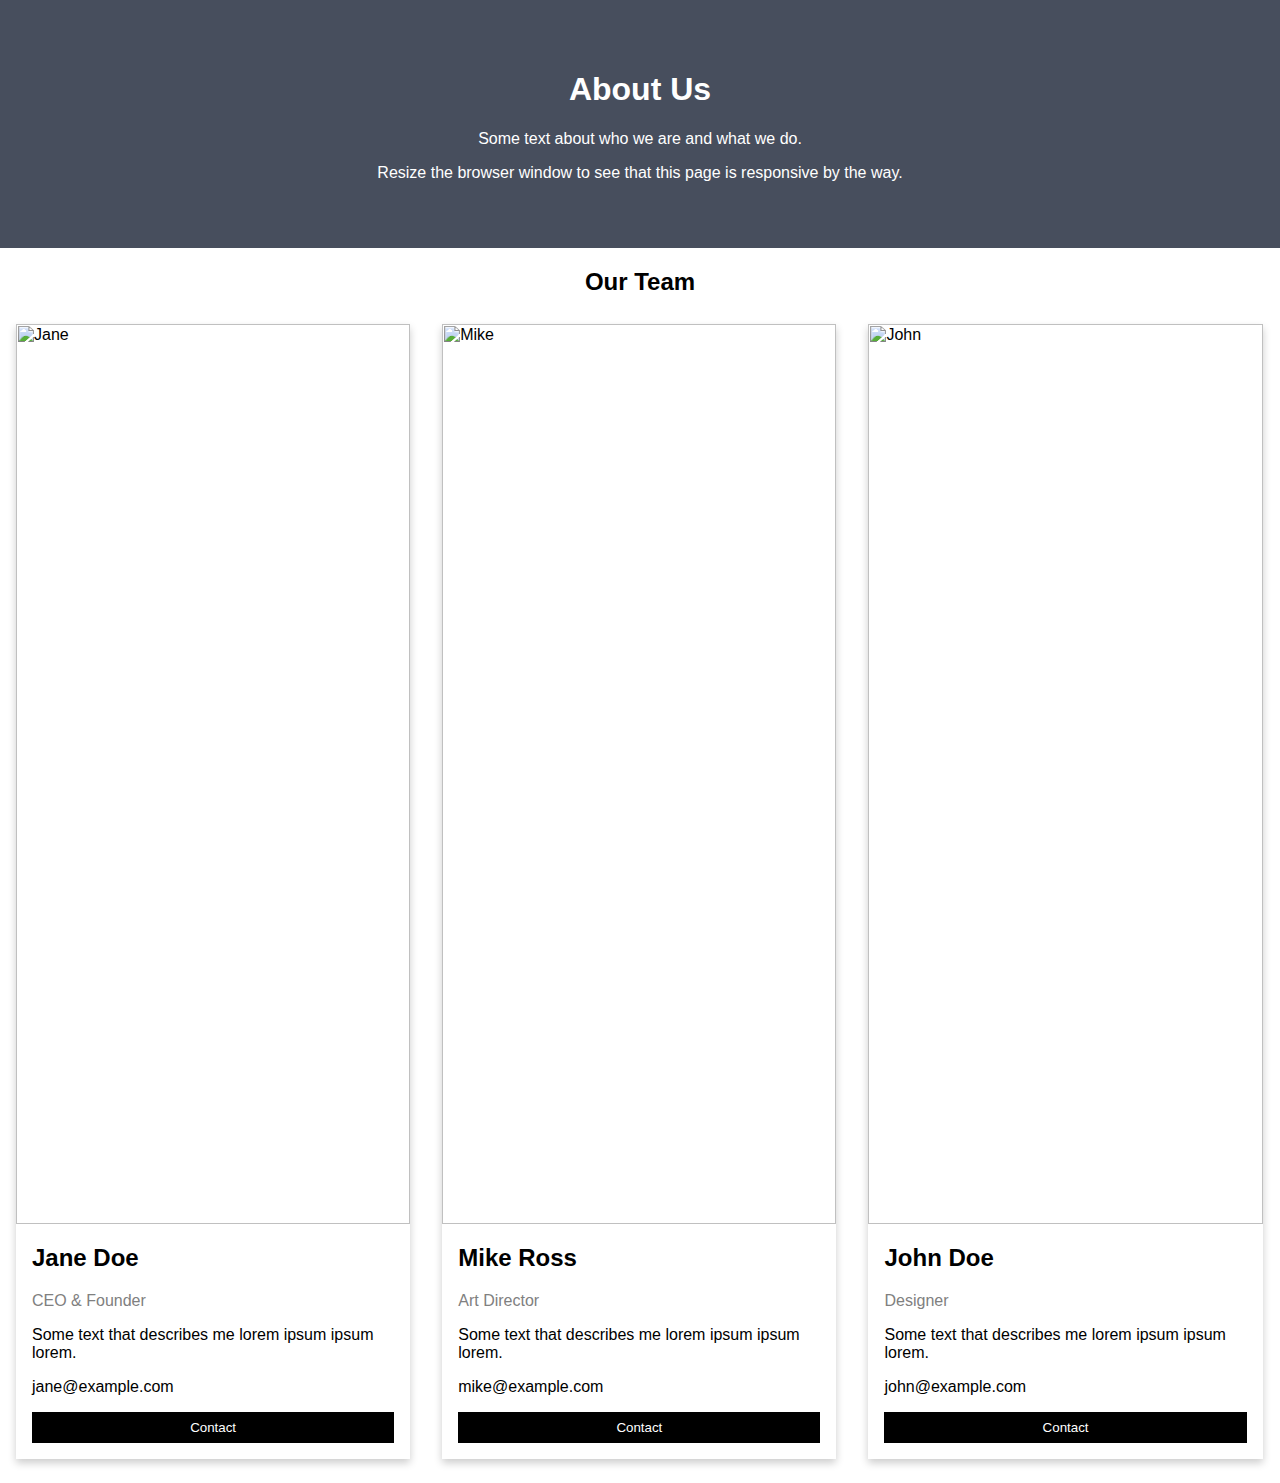
==== about.html @ 99baf7c6 "commit" ====
<html>
    <div class="about-section">
        <h1>About Us</h1>
        <p>Some text about who we are and what we do.</p>
        <p>Resize the browser window to see that this page is responsive by the way.</p>
      </div>
      
      <h2 style="text-align:center">Our Team</h2>
      <div class="row">
        <div class="column">
          <div class="card">
            <img src="/w3images/team1.jpg" alt="Jane" style="width:100%">
            <div class="container">
              <h2>Jane Doe</h2>
              <p class="title">CEO & Founder</p>
              <p>Some text that describes me lorem ipsum ipsum lorem.</p>
              <p>jane@example.com</p>
              <p><button class="button">Contact</button></p>
            </div>
          </div>
        </div>
      
        <div class="column">
          <div class="card">
            <img src="/w3images/team2.jpg" alt="Mike" style="width:100%">
            <div class="container">
              <h2>Mike Ross</h2>
              <p class="title">Art Director</p>
              <p>Some text that describes me lorem ipsum ipsum lorem.</p>
              <p>mike@example.com</p>
              <p><button class="button">Contact</button></p>
            </div>
          </div>
        </div>
      
        <div class="column">
          <div class="card">
            <img src="/w3images/team3.jpg" alt="John" style="width:100%">
            <div class="container">
              <h2>John Doe</h2>
              <p class="title">Designer</p>
              <p>Some text that describes me lorem ipsum ipsum lorem.</p>
              <p>john@example.com</p>
              <p><button class="button">Contact</button></p>
            </div>
          </div>
        </div>
      </div>
</html>

<style>
    body {
  font-family: Arial, Helvetica, sans-serif;
  margin: 0;
}

html {
  box-sizing: border-box;
}

*, *:before, *:after {
  box-sizing: inherit;
}

.column {
  float: left;
  width: 33.3%;
  margin-bottom: 16px;
  padding: 0 8px;
}

.card {
  box-shadow: 0 4px 8px 0 rgba(0, 0, 0, 0.2);
  margin: 8px;
}

.about-section {
  padding: 50px;
  text-align: center;
  background-color: #474e5d;
  color: white;
}

.container {
  padding: 0 16px;
}

.container::after, .row::after {
  content: "";
  clear: both;
  display: table;
}

.title {
  color: grey;
}

.button {
  border: none;
  outline: 0;
  display: inline-block;
  padding: 8px;
  color: white;
  background-color: #000;
  text-align: center;
  cursor: pointer;
  width: 100%;
}

.button:hover {
  background-color: #555;
}

@media screen and (max-width: 650px) {
  .column {
    width: 100%;
    display: block;
  }
}
</style>
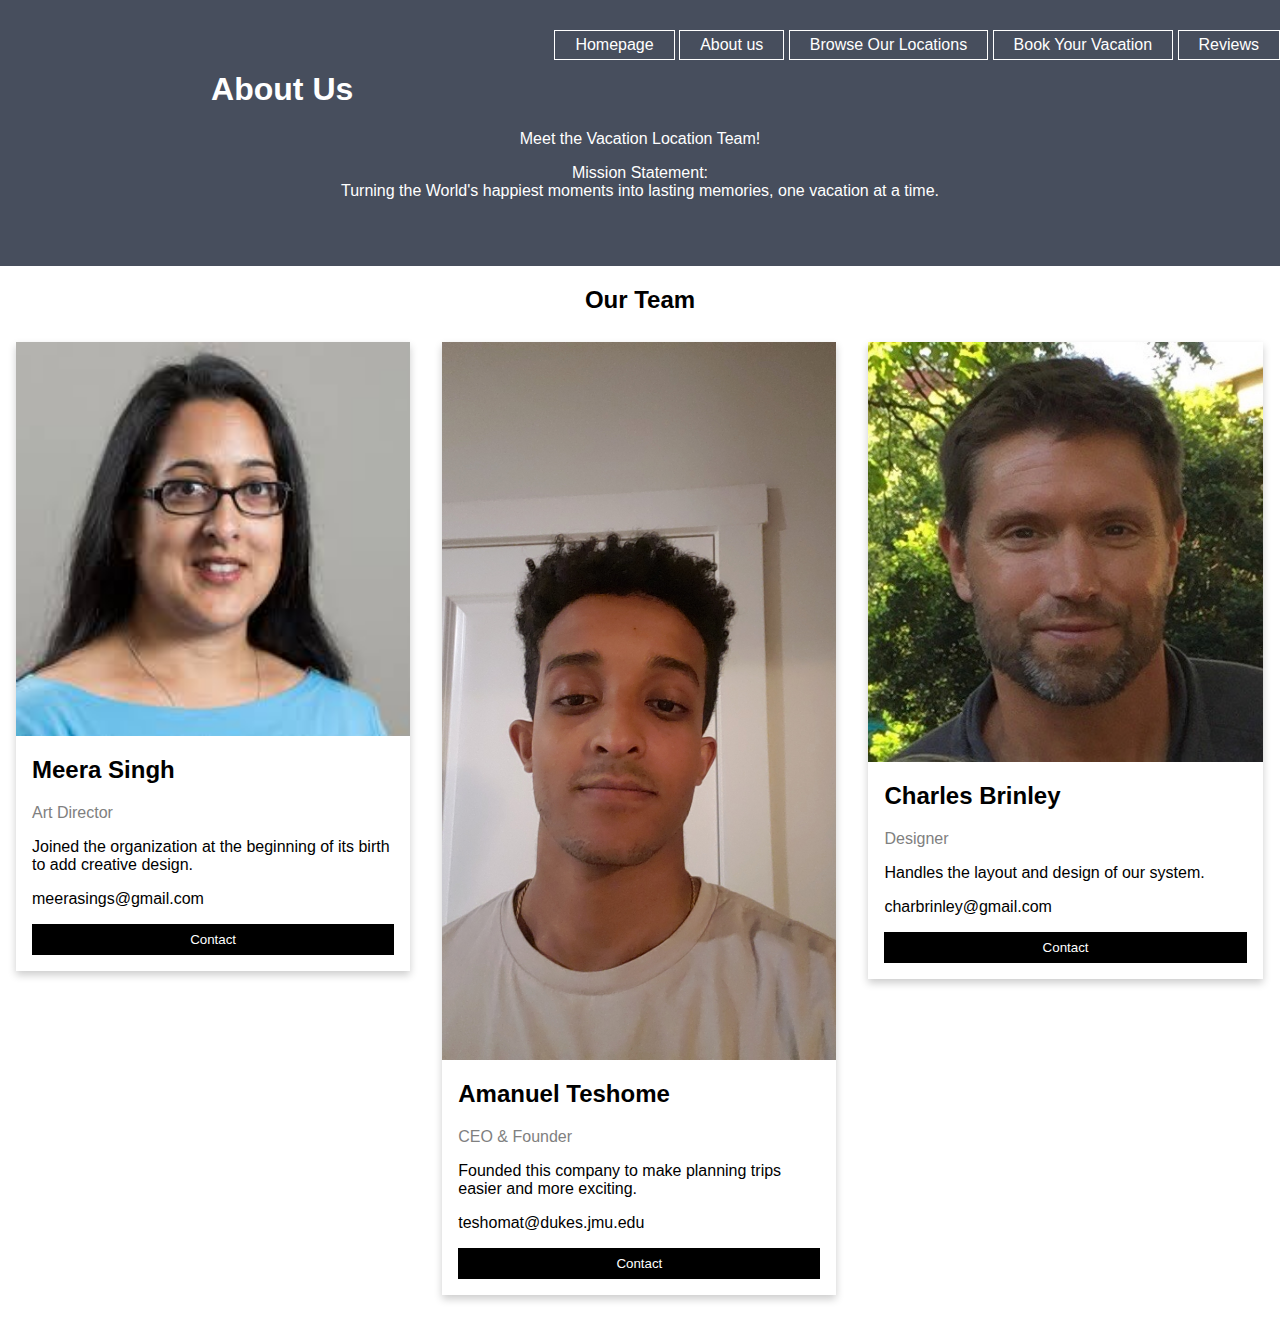
==== commit 1c58b0f7: "commit" ====
--- a/about.html
+++ b/about.html
@@ -1,20 +1,27 @@
 <html>
+  <ul>
+    <li><a href= "index.html">Homepage</a></li>
+    <li><a href= "about.html">About us</a></li>
+    <li><a href= "browse.html">Browse Our Locations</a></li>
+    <li><a href= "booking.html">Book Your Vacation</a></li>
+    <li><a href= "reviews.html">Reviews</a></li>
+  </ul>
     <div class="about-section">
         <h1>About Us</h1>
-        <p>Some text about who we are and what we do.</p>
-        <p>Resize the browser window to see that this page is responsive by the way.</p>
+        <p>Meet the Vacation Location Team!</p>
+        <p>Mission Statement:<br>Turning the World's happiest moments into lasting memories, one vacation at a time.</p>
       </div>
       
       <h2 style="text-align:center">Our Team</h2>
       <div class="row">
         <div class="column">
           <div class="card">
-            <img src="/w3images/team1.jpg" alt="Jane" style="width:100%">
+            <img src="meera.jpg" alt="Jane" style="width:100%">
             <div class="container">
-              <h2>Jane Doe</h2>
-              <p class="title">CEO & Founder</p>
-              <p>Some text that describes me lorem ipsum ipsum lorem.</p>
-              <p>jane@example.com</p>
+              <h2>Meera Singh</h2>
+              <p class="title">Art Director</p>
+              <p>Joined the organization at the beginning of its birth to add creative design.</p>
+              <p>meerasings@gmail.com</p>
               <p><button class="button">Contact</button></p>
             </div>
           </div>
@@ -22,12 +29,12 @@
       
         <div class="column">
           <div class="card">
-            <img src="/w3images/team2.jpg" alt="Mike" style="width:100%">
+            <img src="me.jpg" alt="Mike" style="width:100%">
             <div class="container">
-              <h2>Mike Ross</h2>
-              <p class="title">Art Director</p>
-              <p>Some text that describes me lorem ipsum ipsum lorem.</p>
-              <p>mike@example.com</p>
+              <h2>Amanuel Teshome</h2>
+              <p class="title">CEO & Founder</p>
+              <p>Founded this company to make planning trips easier and more exciting.</p>
+              <p>teshomat@dukes.jmu.edu</p>
               <p><button class="button">Contact</button></p>
             </div>
           </div>
@@ -35,12 +42,12 @@
       
         <div class="column">
           <div class="card">
-            <img src="/w3images/team3.jpg" alt="John" style="width:100%">
+            <img src="Brinley.jpg" alt="Charles" style="width:100%">
             <div class="container">
-              <h2>John Doe</h2>
+              <h2>Charles Brinley</h2>
               <p class="title">Designer</p>
-              <p>Some text that describes me lorem ipsum ipsum lorem.</p>
-              <p>john@example.com</p>
+              <p>Handles the layout and design of our system.</p>
+              <p>charbrinley@gmail.com</p>
               <p><button class="button">Contact</button></p>
             </div>
           </div>
@@ -111,6 +118,29 @@
   background-color: #555;
 }
 
+ul{
+    float: right;
+    list-style-type: none;
+    margin-top: 30px;
+}
+
+ul li{
+    display: inline-flex;
+}
+
+ul li a{
+    text-decoration: none;
+    color: #fff;
+    padding: 5px 20px;
+    border: 1px solid #fff;
+    transition: o.6s ease;
+}
+
+ul li a:hover{
+    background-color: #fff;
+    color: #000;
+}
+
 @media screen and (max-width: 650px) {
   .column {
     width: 100%;
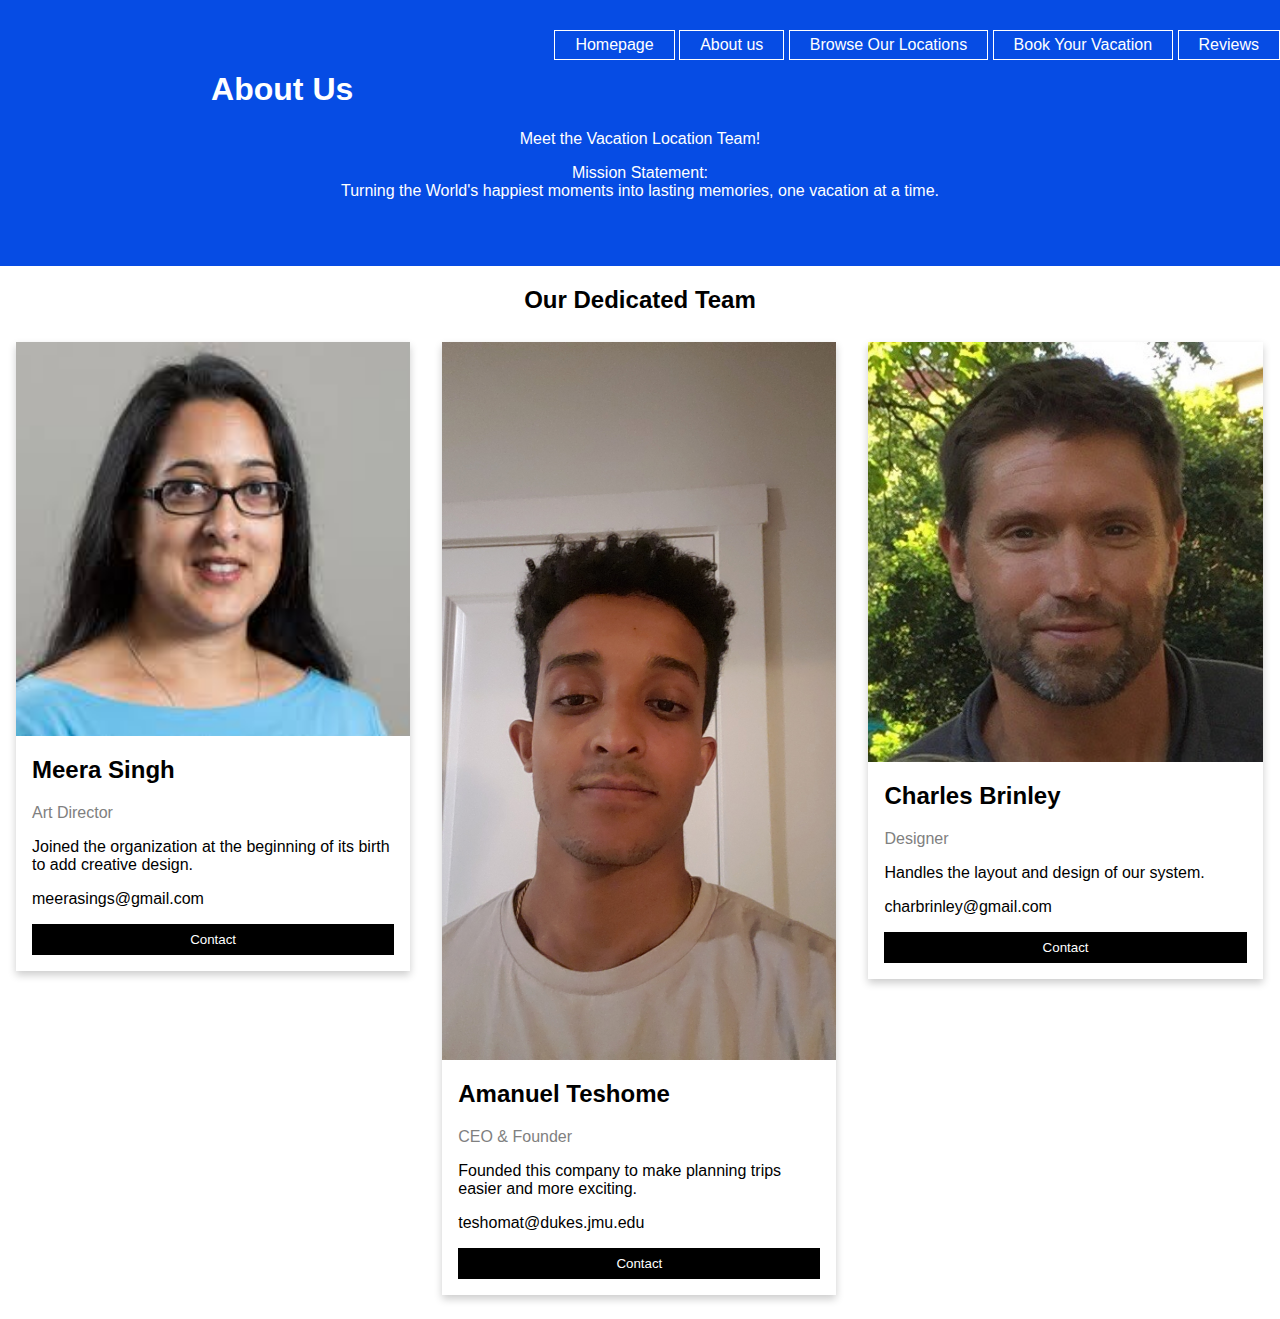
==== commit 1d1f1e19: "commit" ====
--- a/about.html
+++ b/about.html
@@ -1,4 +1,5 @@
 <html>
+  <link rel="shortcut icon" type="image/jpg" href="favicon.png"/>
   <ul>
     <li><a href= "index.html">Homepage</a></li>
     <li><a href= "about.html">About us</a></li>
@@ -12,7 +13,7 @@
         <p>Mission Statement:<br>Turning the World's happiest moments into lasting memories, one vacation at a time.</p>
       </div>
       
-      <h2 style="text-align:center">Our Team</h2>
+      <h2 style="text-align:center">Our Dedicated Team</h2>
       <div class="row">
         <div class="column">
           <div class="card">
@@ -84,7 +85,7 @@
 .about-section {
   padding: 50px;
   text-align: center;
-  background-color: #474e5d;
+  background-color: #064ce4;
   color: white;
 }
 
